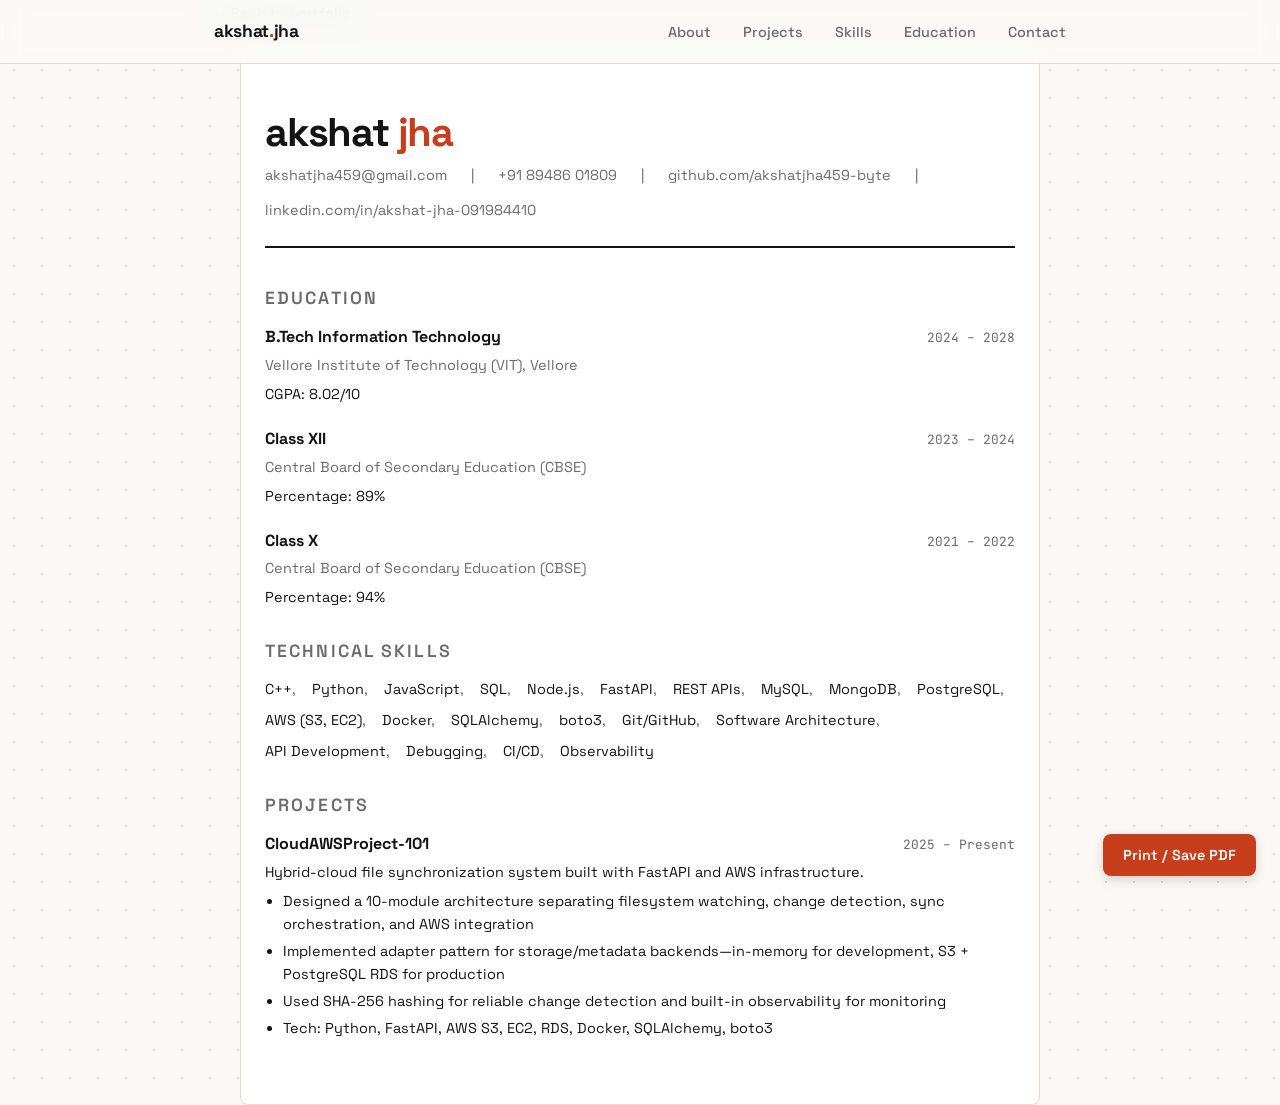
==== resume.html @ 9e9b3865 "Add portfolio website" ====
<!DOCTYPE html>
<html lang="en">
<head>
  <meta charset="UTF-8">
  <meta name="viewport" content="width=device-width, initial-scale=1.0">
  <title>Akshat Jha — Resume</title>
  <meta name="description" content="Resume of Akshat Jha — B.Tech IT undergraduate at VIT Vellore.">
  <link rel="stylesheet" href="css/style.css">
  <style>
    .resume-container {
      max-width: 800px;
      margin: 0 auto;
      padding: 60px 24px;
      background: white;
      border: 1px solid var(--border);
      border-radius: 8px;
    }
    .resume-header {
      margin-bottom: 40px;
      padding-bottom: 24px;
      border-bottom: 2px solid var(--text);
    }
    .resume-header h1 {
      font-size: 2.5rem;
      margin-bottom: 8px;
      letter-spacing: -0.03em;
    }
    .resume-header h1 span {
      color: var(--accent);
    }
    .resume-contact {
      display: flex;
      flex-wrap: wrap;
      gap: 12px 24px;
      font-size: 0.9rem;
      color: var(--text-muted);
      margin-top: 8px;
    }
    .resume-contact a {
      color: var(--text-muted);
      text-decoration: none;
    }
    .resume-contact a:hover {
      color: var(--accent);
    }
    .resume-section {
      margin-bottom: 32px;
    }
    .resume-section:last-child {
      margin-bottom: 0;
    }
    .resume-section h2 {
      font-size: 1.1rem;
      text-transform: uppercase;
      letter-spacing: 0.12em;
      color: var(--text-muted);
      margin-bottom: 16px;
      font-weight: 600;
    }
    .resume-item {
      margin-bottom: 20px;
    }
    .resume-item:last-child {
      margin-bottom: 0;
    }
    .resume-item-header {
      display: flex;
      justify-content: space-between;
      align-items: baseline;
      margin-bottom: 4px;
      flex-wrap: wrap;
      gap: 8px;
    }
    .resume-item-title {
      font-weight: 700;
      font-size: 1rem;
    }
    .resume-item-date {
      font-family: 'JetBrains Mono', monospace;
      font-size: 0.8rem;
      color: var(--text-muted);
    }
    .resume-item-subtitle {
      color: var(--text-muted);
      font-size: 0.9rem;
      margin-bottom: 6px;
    }
    .resume-item-desc {
      font-size: 0.9rem;
      line-height: 1.6;
    }
    .resume-item-desc ul {
      margin-top: 6px;
      padding-left: 18px;
    }
    .resume-item-desc li {
      margin-bottom: 4px;
    }
    .resume-skills-list {
      display: flex;
      flex-wrap: wrap;
      gap: 8px 16px;
    }
    .resume-skill-tag {
      font-size: 0.9rem;
    }
    .resume-skill-tag::after {
      content: ',';
      color: var(--text-muted);
    }
    .resume-skill-tag:last-child::after {
      content: '';
    }
    .print-btn {
      position: fixed;
      bottom: 24px;
      right: 24px;
      background: var(--accent);
      color: white;
      border: none;
      padding: 12px 20px;
      border-radius: 8px;
      font-family: inherit;
      font-weight: 600;
      font-size: 0.9rem;
      cursor: pointer;
      box-shadow: 0 4px 12px rgba(0,0,0,0.15);
      transition: background 0.2s ease;
      z-index: 50;
    }
    .print-btn:hover {
      background: var(--accent-hover);
    }
    .back-link {
      display: inline-flex;
      align-items: center;
      gap: 6px;
      margin-bottom: 24px;
      font-size: 0.9rem;
      color: var(--text-muted);
    }
    .back-link:hover {
      color: var(--accent);
    }
    @media print {
      body {
        background: white;
      }
      .nav, .print-btn, .back-link {
        display: none !important;
      }
      .resume-container {
        border: none;
        box-shadow: none;
        padding: 0;
        max-width: 100%;
      }
    }
    @media (max-width: 768px) {
      .resume-container {
        padding: 40px 20px;
      }
      .resume-header h1 {
        font-size: 2rem;
      }
    }
  </style>
</head>
<body>

  <nav class="nav">
    <div class="nav-inner">
      <a href="index.html" class="nav-logo">akshat<span>.</span>jha</a>
      <ul class="nav-links" id="navLinks">
        <li><a href="index.html#about" onclick="closeMenu()">About</a></li>
        <li><a href="index.html#projects" onclick="closeMenu()">Projects</a></li>
        <li><a href="index.html#skills" onclick="closeMenu()">Skills</a></li>
        <li><a href="index.html#education" onclick="closeMenu()">Education</a></li>
        <li><a href="index.html#contact" onclick="closeMenu()">Contact</a></li>
      </ul>
      <button class="menu-toggle" id="menuToggle" aria-label="Toggle menu">
        <svg viewBox="0 0 24 24" fill="none" stroke="currentColor" stroke-width="2" stroke-linecap="round">
          <line x1="3" y1="6" x2="21" y2="6"></line>
          <line x1="3" y1="12" x2="21" y2="12"></line>
          <line x1="3" y1="18" x2="21" y2="18"></line>
        </svg>
      </button>
    </div>
  </nav>

  <main>
    <div class="container">
      <a href="index.html" class="back-link">&larr; Back to portfolio</a>

      <div class="resume-container">
        <div class="resume-header">
          <h1>akshat <span>jha</span></h1>
          <div class="resume-contact">
            <a href="mailto:akshatjha459@gmail.com">akshatjha459@gmail.com</a>
            <span>|</span>
            <a href="tel:+918948601809">+91 89486 01809</a>
            <span>|</span>
            <a href="https://github.com/akshatjha459-byte" target="_blank" rel="noopener">github.com/akshatjha459-byte</a>
            <span>|</span>
            <a href="https://www.linkedin.com/in/akshat-jha-091984410/" target="_blank" rel="noopener">linkedin.com/in/akshat-jha-091984410</a>
          </div>
        </div>

        <div class="resume-section">
          <h2>Education</h2>
          <div class="resume-item">
            <div class="resume-item-header">
              <div class="resume-item-title">B.Tech Information Technology</div>
              <div class="resume-item-date">2024 – 2028</div>
            </div>
            <div class="resume-item-subtitle">Vellore Institute of Technology (VIT), Vellore</div>
            <div class="resume-item-desc">CGPA: 8.02/10</div>
          </div>
          <div class="resume-item">
            <div class="resume-item-header">
              <div class="resume-item-title">Class XII</div>
              <div class="resume-item-date">2023 – 2024</div>
            </div>
            <div class="resume-item-subtitle">Central Board of Secondary Education (CBSE)</div>
            <div class="resume-item-desc">Percentage: 89%</div>
          </div>
          <div class="resume-item">
            <div class="resume-item-header">
              <div class="resume-item-title">Class X</div>
              <div class="resume-item-date">2021 – 2022</div>
            </div>
            <div class="resume-item-subtitle">Central Board of Secondary Education (CBSE)</div>
            <div class="resume-item-desc">Percentage: 94%</div>
          </div>
        </div>

        <div class="resume-section">
          <h2>Technical Skills</h2>
          <div class="resume-skills-list">
            <span class="resume-skill-tag">C++</span>
            <span class="resume-skill-tag">Python</span>
            <span class="resume-skill-tag">JavaScript</span>
            <span class="resume-skill-tag">SQL</span>
            <span class="resume-skill-tag">Node.js</span>
            <span class="resume-skill-tag">FastAPI</span>
            <span class="resume-skill-tag">REST APIs</span>
            <span class="resume-skill-tag">MySQL</span>
            <span class="resume-skill-tag">MongoDB</span>
            <span class="resume-skill-tag">PostgreSQL</span>
            <span class="resume-skill-tag">AWS (S3, EC2)</span>
            <span class="resume-skill-tag">Docker</span>
            <span class="resume-skill-tag">SQLAlchemy</span>
            <span class="resume-skill-tag">boto3</span>
            <span class="resume-skill-tag">Git/GitHub</span>
            <span class="resume-skill-tag">Software Architecture</span>
            <span class="resume-skill-tag">API Development</span>
            <span class="resume-skill-tag">Debugging</span>
            <span class="resume-skill-tag">CI/CD</span>
            <span class="resume-skill-tag">Observability</span>
          </div>
        </div>

        <div class="resume-section">
          <h2>Projects</h2>
          <div class="resume-item">
            <div class="resume-item-header">
              <div class="resume-item-title">CloudAWSProject-101</div>
              <div class="resume-item-date">2025 – Present</div>
            </div>
            <div class="resume-item-desc">
              Hybrid-cloud file synchronization system built with FastAPI and AWS infrastructure.
              <ul>
                <li>Designed a 10-module architecture separating filesystem watching, change detection, sync orchestration, and AWS integration</li>
                <li>Implemented adapter pattern for storage/metadata backends—in-memory for development, S3 + PostgreSQL RDS for production</li>
                <li>Used SHA-256 hashing for reliable change detection and built-in observability for monitoring</li>
                <li>Tech: Python, FastAPI, AWS S3, EC2, RDS, Docker, SQLAlchemy, boto3</li>
              </ul>
            </div>
          </div>
        </div>
      </div>
    </div>
  </main>

  <button class="print-btn" onclick="window.print()">Print / Save PDF</button>

  <script src="js/main.js"></script>
</body>
</html>
---- css/style.css ----
@import url('https://fonts.googleapis.com/css2?family=Space+Grotesk:wght@300;400;500;600;700&family=JetBrains+Mono:wght@400;500;700&display=swap');

:root {
  --bg: #faf9f6;
  --bg-subtle: #f0ede6;
  --text: #141414;
  --text-muted: #6b6b6b;
  --accent: #c73e1d;
  --accent-hover: #a33318;
  --border: #e0dcd4;
  --code-bg: #f5f3ed;
  --max-width: 900px;
  --nav-height: 64px;
}

* {
  margin: 0;
  padding: 0;
  box-sizing: border-box;
}

html {
  scroll-behavior: smooth;
  -webkit-font-smoothing: antialiased;
  -moz-osx-font-smoothing: grayscale;
}

body {
  font-family: 'Space Grotesk', system-ui, -apple-system, sans-serif;
  background: var(--bg);
  color: var(--text);
  line-height: 1.6;
  font-size: 16px;
  background-image: radial-gradient(circle, var(--border) 0.8px, transparent 0.8px);
  background-size: 28px 28px;
}

a {
  color: var(--accent);
  text-decoration: none;
  transition: color 0.2s ease;
}

a:hover {
  color: var(--accent-hover);
}

.container {
  max-width: var(--max-width);
  margin: 0 auto;
  padding: 0 24px;
}

/* Navigation */
.nav {
  position: fixed;
  top: 0;
  left: 0;
  right: 0;
  height: var(--nav-height);
  background: rgba(250, 249, 246, 0.85);
  backdrop-filter: blur(12px);
  -webkit-backdrop-filter: blur(12px);
  border-bottom: 1px solid var(--border);
  z-index: 100;
}

.nav-inner {
  max-width: var(--max-width);
  margin: 0 auto;
  padding: 0 24px;
  height: 100%;
  display: flex;
  align-items: center;
  justify-content: space-between;
}

.nav-logo {
  font-weight: 700;
  font-size: 1.1rem;
  color: var(--text);
  letter-spacing: -0.02em;
}

.nav-logo span {
  color: var(--accent);
}

.nav-links {
  display: flex;
  gap: 32px;
  list-style: none;
}

.nav-links a {
  color: var(--text-muted);
  font-size: 0.9rem;
  font-weight: 500;
  transition: color 0.2s ease;
}

.nav-links a:hover {
  color: var(--text);
}

.menu-toggle {
  display: none;
  background: none;
  border: none;
  cursor: pointer;
  padding: 8px;
  color: var(--text);
}

.menu-toggle svg {
  width: 24px;
  height: 24px;
}

/* Sections */
section {
  padding: 100px 0;
  border-bottom: 1px solid var(--border);
}

section:last-of-type {
  border-bottom: none;
}

.section-label {
  font-family: 'JetBrains Mono', monospace;
  font-size: 0.75rem;
  text-transform: uppercase;
  letter-spacing: 0.15em;
  color: var(--text-muted);
  margin-bottom: 16px;
  display: block;
}

h1, h2, h3 {
  font-weight: 700;
  line-height: 1.15;
  letter-spacing: -0.03em;
}

h2 {
  font-size: 2rem;
  margin-bottom: 32px;
}

h3 {
  font-size: 1.25rem;
  margin-bottom: 12px;
}

/* Hero */
.hero {
  padding-top: calc(var(--nav-height) + 80px);
  padding-bottom: 120px;
  min-height: 90vh;
  display: flex;
  flex-direction: column;
  justify-content: center;
}

.hero-name {
  font-size: clamp(3.5rem, 10vw, 7rem);
  font-weight: 700;
  line-height: 0.95;
  letter-spacing: -0.04em;
  margin-bottom: 32px;
  color: var(--text);
}

.hero-name span {
  color: var(--accent);
}

.hero-terminal {
  font-family: 'JetBrains Mono', monospace;
  font-size: clamp(0.85rem, 2vw, 1rem);
  color: var(--text-muted);
  margin-bottom: 40px;
  line-height: 1.8;
}

.hero-terminal .prompt {
  color: var(--accent);
  margin-right: 8px;
}

.hero-links {
  display: flex;
  gap: 16px;
  flex-wrap: wrap;
}

.btn {
  display: inline-flex;
  align-items: center;
  gap: 8px;
  padding: 12px 24px;
  border-radius: 8px;
  font-weight: 600;
  font-size: 0.9rem;
  transition: all 0.2s ease;
  border: 1.5px solid transparent;
}

.btn-primary {
  background: var(--accent);
  color: white;
  border-color: var(--accent);
}

.btn-primary:hover {
  background: var(--accent-hover);
  color: white;
}

.btn-secondary {
  background: transparent;
  color: var(--text);
  border-color: var(--border);
}

.btn-secondary:hover {
  border-color: var(--text);
  color: var(--text);
}

/* About */
.about-text {
  font-size: 1.15rem;
  line-height: 1.7;
  color: var(--text);
  max-width: 680px;
}

.about-text p {
  margin-bottom: 16px;
}

.about-text p:last-child {
  margin-bottom: 0;
}

/* Projects */
.project-card {
  background: var(--bg-subtle);
  border: 1px solid var(--border);
  border-radius: 12px;
  padding: 32px;
  transition: transform 0.2s ease, box-shadow 0.2s ease;
}

.project-card:hover {
  transform: translateY(-2px);
  box-shadow: 0 8px 30px rgba(0, 0, 0, 0.06);
}

.project-header {
  display: flex;
  justify-content: space-between;
  align-items: flex-start;
  margin-bottom: 16px;
  flex-wrap: wrap;
  gap: 8px;
}

.project-title {
  font-size: 1.5rem;
  font-weight: 700;
  letter-spacing: -0.02em;
}

.project-link {
  font-family: 'JetBrains Mono', monospace;
  font-size: 0.85rem;
  color: var(--accent);
  word-break: break-all;
}

.project-link:hover {
  color: var(--accent-hover);
}

.project-description {
  font-size: 1rem;
  color: var(--text);
  margin-bottom: 20px;
  line-height: 1.65;
}

.project-details {
  margin-bottom: 20px;
}

.project-details h4 {
  font-size: 0.85rem;
  font-weight: 600;
  text-transform: uppercase;
  letter-spacing: 0.08em;
  color: var(--text-muted);
  margin-bottom: 8px;
  margin-top: 16px;
}

.project-details h4:first-child {
  margin-top: 0;
}

.project-details ul {
  list-style: none;
  padding: 0;
}

.project-details li {
  position: relative;
  padding-left: 16px;
  margin-bottom: 6px;
  font-size: 0.95rem;
  color: var(--text);
  line-height: 1.5;
}

.project-details li::before {
  content: '—';
  position: absolute;
  left: 0;
  color: var(--accent);
  font-weight: 700;
}

.tech-tags {
  display: flex;
  flex-wrap: wrap;
  gap: 8px;
  margin-top: 8px;
}

.tech-tag {
  font-family: 'JetBrains Mono', monospace;
  font-size: 0.75rem;
  padding: 4px 10px;
  background: var(--bg);
  border: 1px solid var(--border);
  border-radius: 4px;
  color: var(--text-muted);
}

/* Skills */
.skills-grid {
  display: grid;
  grid-template-columns: repeat(auto-fit, minmax(280px, 1fr));
  gap: 32px;
}

.skill-category h3 {
  font-size: 1rem;
  font-weight: 600;
  text-transform: uppercase;
  letter-spacing: 0.08em;
  color: var(--text-muted);
  margin-bottom: 12px;
}

.skill-list {
  display: flex;
  flex-wrap: wrap;
  gap: 10px;
}

.skill-item {
  font-size: 0.95rem;
  font-weight: 500;
  color: var(--text);
  padding: 6px 0;
  position: relative;
}

.skill-item::after {
  content: ',';
  color: var(--text-muted);
  margin-left: 2px;
}

.skill-item:last-child::after {
  content: '';
}

/* Education */
.edu-item {
  display: flex;
  gap: 24px;
  padding: 24px 0;
  border-bottom: 1px solid var(--border);
}

.edu-item:last-child {
  border-bottom: none;
}

.edu-year {
  font-family: 'JetBrains Mono', monospace;
  font-size: 0.85rem;
  color: var(--text-muted);
  min-width: 100px;
  padding-top: 2px;
}

.edu-details h3 {
  font-size: 1.1rem;
  margin-bottom: 4px;
}

.edu-details p {
  color: var(--text-muted);
  font-size: 0.95rem;
}

.edu-details .edu-grade {
  font-weight: 600;
  color: var(--text);
  margin-top: 4px;
}

/* Contact */
.contact-links {
  display: flex;
  flex-direction: column;
  gap: 16px;
}

.contact-link {
  display: inline-flex;
  align-items: center;
  gap: 12px;
  font-size: 1.05rem;
  color: var(--text);
  transition: color 0.2s ease;
  width: fit-content;
}

.contact-link:hover {
  color: var(--accent);
}

.contact-link svg {
  width: 20px;
  height: 20px;
  color: var(--text-muted);
}

/* Footer */
.footer {
  padding: 40px 0;
  text-align: center;
  color: var(--text-muted);
  font-size: 0.85rem;
}

/* Animations */
.fade-in {
  opacity: 0;
  transform: translateY(20px);
  transition: opacity 0.6s ease, transform 0.6s ease;
}

.fade-in.visible {
  opacity: 1;
  transform: translateY(0);
}

/* Responsive */
@media (max-width: 768px) {
  .nav-links {
    display: none;
    position: absolute;
    top: var(--nav-height);
    left: 0;
    right: 0;
    background: var(--bg);
    border-bottom: 1px solid var(--border);
    padding: 16px 24px;
    flex-direction: column;
    gap: 16px;
  }

  .nav-links.active {
    display: flex;
  }

  .menu-toggle {
    display: block;
  }

  .hero {
    padding-top: calc(var(--nav-height) + 40px);
    padding-bottom: 80px;
    min-height: auto;
  }

  section {
    padding: 64px 0;
  }

  .project-header {
    flex-direction: column;
  }

  .edu-item {
    flex-direction: column;
    gap: 8px;
  }

  .skills-grid {
    grid-template-columns: 1fr;
  }
}
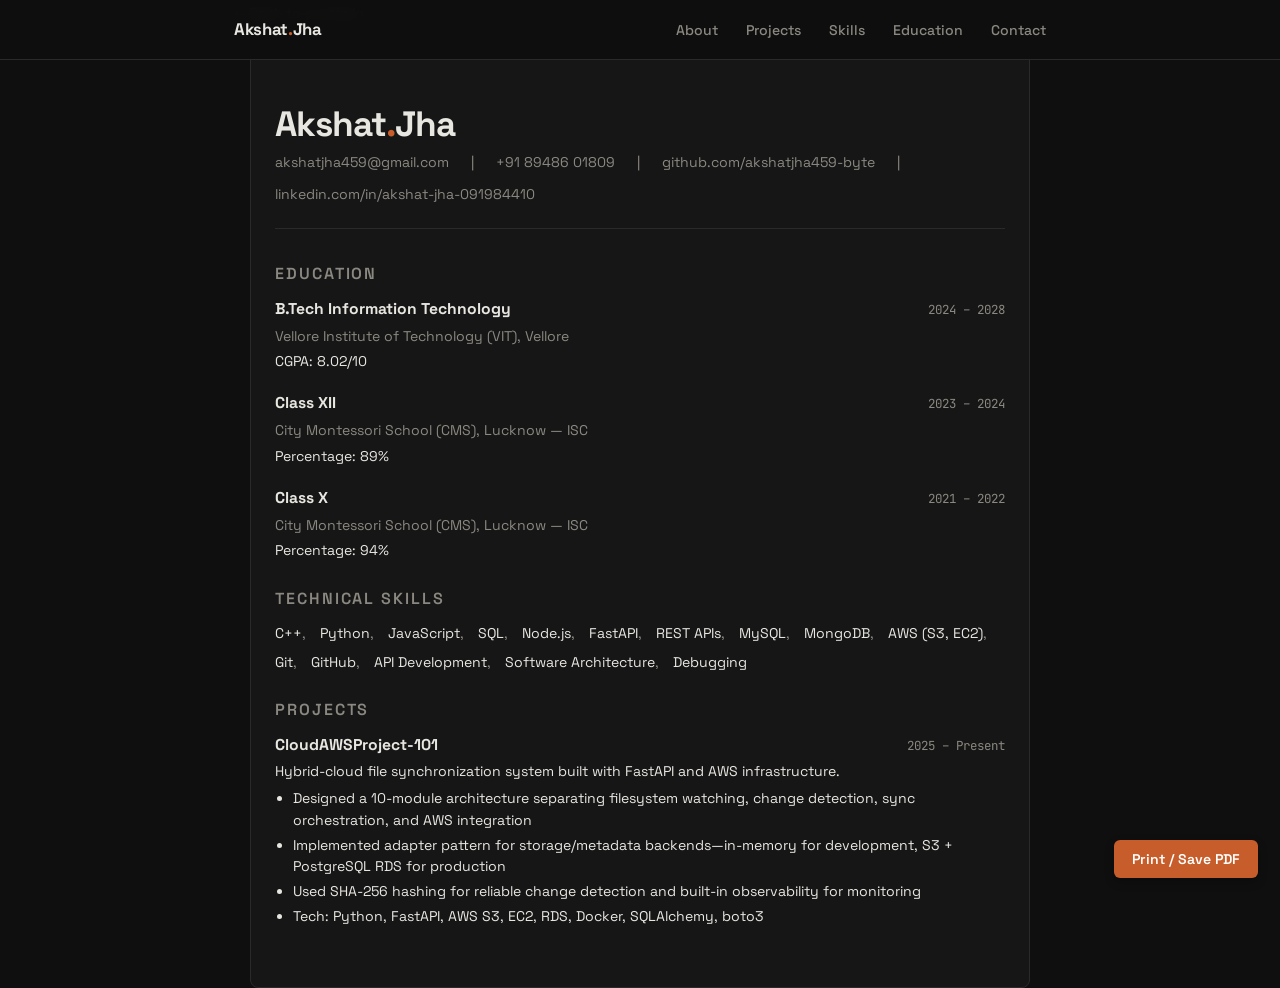
==== commit 268b1a38: "Refine portfolio to dark palette and fix content" ====
--- a/resume.html
+++ b/resume.html
@@ -3,25 +3,25 @@
 <head>
   <meta charset="UTF-8">
   <meta name="viewport" content="width=device-width, initial-scale=1.0">
-  <title>Akshat Jha — Resume</title>
-  <meta name="description" content="Resume of Akshat Jha — B.Tech IT undergraduate at VIT Vellore.">
+  <title>Akshat.Jha — Resume</title>
+  <meta name="description" content="Resume of Akshat.Jha — B.Tech IT undergraduate at VIT Vellore.">
   <link rel="stylesheet" href="css/style.css">
   <style>
     .resume-container {
-      max-width: 800px;
+      max-width: 780px;
       margin: 0 auto;
-      padding: 60px 24px;
-      background: white;
+      padding: 56px 24px;
+      background: var(--bg-elevated);
       border: 1px solid var(--border);
       border-radius: 8px;
     }
     .resume-header {
-      margin-bottom: 40px;
-      padding-bottom: 24px;
-      border-bottom: 2px solid var(--text);
+      margin-bottom: 36px;
+      padding-bottom: 22px;
+      border-bottom: 1px solid var(--border);
     }
     .resume-header h1 {
-      font-size: 2.5rem;
+      font-size: 2.2rem;
       margin-bottom: 8px;
       letter-spacing: -0.03em;
     }
@@ -31,8 +31,8 @@
     .resume-contact {
       display: flex;
       flex-wrap: wrap;
-      gap: 12px 24px;
-      font-size: 0.9rem;
+      gap: 10px 22px;
+      font-size: 0.88rem;
       color: var(--text-muted);
       margin-top: 8px;
     }
@@ -44,21 +44,21 @@
       color: var(--accent);
     }
     .resume-section {
-      margin-bottom: 32px;
+      margin-bottom: 28px;
     }
     .resume-section:last-child {
       margin-bottom: 0;
     }
     .resume-section h2 {
-      font-size: 1.1rem;
+      font-size: 1rem;
       text-transform: uppercase;
       letter-spacing: 0.12em;
       color: var(--text-muted);
-      margin-bottom: 16px;
+      margin-bottom: 14px;
       font-weight: 600;
     }
     .resume-item {
-      margin-bottom: 20px;
+      margin-bottom: 18px;
     }
     .resume-item:last-child {
       margin-bottom: 0;
@@ -67,42 +67,42 @@
       display: flex;
       justify-content: space-between;
       align-items: baseline;
-      margin-bottom: 4px;
+      margin-bottom: 3px;
       flex-wrap: wrap;
-      gap: 8px;
+      gap: 6px;
     }
     .resume-item-title {
       font-weight: 700;
-      font-size: 1rem;
+      font-size: 0.98rem;
     }
     .resume-item-date {
       font-family: 'JetBrains Mono', monospace;
-      font-size: 0.8rem;
+      font-size: 0.78rem;
       color: var(--text-muted);
     }
     .resume-item-subtitle {
       color: var(--text-muted);
-      font-size: 0.9rem;
-      margin-bottom: 6px;
+      font-size: 0.88rem;
+      margin-bottom: 4px;
     }
     .resume-item-desc {
-      font-size: 0.9rem;
-      line-height: 1.6;
+      font-size: 0.88rem;
+      line-height: 1.55;
     }
     .resume-item-desc ul {
-      margin-top: 6px;
+      margin-top: 5px;
       padding-left: 18px;
     }
     .resume-item-desc li {
-      margin-bottom: 4px;
+      margin-bottom: 3px;
     }
     .resume-skills-list {
       display: flex;
       flex-wrap: wrap;
-      gap: 8px 16px;
+      gap: 6px 14px;
     }
     .resume-skill-tag {
-      font-size: 0.9rem;
+      font-size: 0.88rem;
     }
     .resume-skill-tag::after {
       content: ',';
@@ -113,18 +113,18 @@
     }
     .print-btn {
       position: fixed;
-      bottom: 24px;
-      right: 24px;
+      bottom: 22px;
+      right: 22px;
       background: var(--accent);
       color: white;
       border: none;
-      padding: 12px 20px;
-      border-radius: 8px;
+      padding: 10px 18px;
+      border-radius: 6px;
       font-family: inherit;
       font-weight: 600;
-      font-size: 0.9rem;
+      font-size: 0.88rem;
       cursor: pointer;
-      box-shadow: 0 4px 12px rgba(0,0,0,0.15);
+      box-shadow: 0 4px 10px rgba(0,0,0,0.25);
       transition: background 0.2s ease;
       z-index: 50;
     }
@@ -135,8 +135,8 @@
       display: inline-flex;
       align-items: center;
       gap: 6px;
-      margin-bottom: 24px;
-      font-size: 0.9rem;
+      margin-bottom: 22px;
+      font-size: 0.88rem;
       color: var(--text-muted);
     }
     .back-link:hover {
@@ -144,7 +144,7 @@
     }
     @media print {
       body {
-        background: white;
+        background: #0f0f0f;
       }
       .nav, .print-btn, .back-link {
         display: none !important;
@@ -154,14 +154,15 @@
         box-shadow: none;
         padding: 0;
         max-width: 100%;
+        background: transparent;
       }
     }
     @media (max-width: 768px) {
       .resume-container {
-        padding: 40px 20px;
+        padding: 36px 18px;
       }
       .resume-header h1 {
-        font-size: 2rem;
+        font-size: 1.85rem;
       }
     }
   </style>
@@ -170,7 +171,7 @@
 
   <nav class="nav">
     <div class="nav-inner">
-      <a href="index.html" class="nav-logo">akshat<span>.</span>jha</a>
+      <a href="index.html" class="nav-logo">Akshat<span>.</span>Jha</a>
       <ul class="nav-links" id="navLinks">
         <li><a href="index.html#about" onclick="closeMenu()">About</a></li>
         <li><a href="index.html#projects" onclick="closeMenu()">Projects</a></li>
@@ -194,7 +195,7 @@
 
       <div class="resume-container">
         <div class="resume-header">
-          <h1>akshat <span>jha</span></h1>
+          <h1>Akshat<span>.</span>Jha</h1>
           <div class="resume-contact">
             <a href="mailto:akshatjha459@gmail.com">akshatjha459@gmail.com</a>
             <span>|</span>
@@ -221,7 +222,7 @@
               <div class="resume-item-title">Class XII</div>
               <div class="resume-item-date">2023 – 2024</div>
             </div>
-            <div class="resume-item-subtitle">Central Board of Secondary Education (CBSE)</div>
+            <div class="resume-item-subtitle">City Montessori School (CMS), Lucknow — ISC</div>
             <div class="resume-item-desc">Percentage: 89%</div>
           </div>
           <div class="resume-item">
@@ -229,7 +230,7 @@
               <div class="resume-item-title">Class X</div>
               <div class="resume-item-date">2021 – 2022</div>
             </div>
-            <div class="resume-item-subtitle">Central Board of Secondary Education (CBSE)</div>
+            <div class="resume-item-subtitle">City Montessori School (CMS), Lucknow — ISC</div>
             <div class="resume-item-desc">Percentage: 94%</div>
           </div>
         </div>
@@ -246,17 +247,12 @@
             <span class="resume-skill-tag">REST APIs</span>
             <span class="resume-skill-tag">MySQL</span>
             <span class="resume-skill-tag">MongoDB</span>
-            <span class="resume-skill-tag">PostgreSQL</span>
             <span class="resume-skill-tag">AWS (S3, EC2)</span>
-            <span class="resume-skill-tag">Docker</span>
-            <span class="resume-skill-tag">SQLAlchemy</span>
-            <span class="resume-skill-tag">boto3</span>
-            <span class="resume-skill-tag">Git/GitHub</span>
+            <span class="resume-skill-tag">Git</span>
+            <span class="resume-skill-tag">GitHub</span>
+            <span class="resume-skill-tag">API Development</span>
             <span class="resume-skill-tag">Software Architecture</span>
-            <span class="resume-skill-tag">API Development</span>
             <span class="resume-skill-tag">Debugging</span>
-            <span class="resume-skill-tag">CI/CD</span>
-            <span class="resume-skill-tag">Observability</span>
           </div>
         </div>
 
--- a/css/style.css
+++ b/css/style.css
@@ -1,16 +1,17 @@
 @import url('https://fonts.googleapis.com/css2?family=Space+Grotesk:wght@300;400;500;600;700&family=JetBrains+Mono:wght@400;500;700&display=swap');
 
 :root {
-  --bg: #faf9f6;
-  --bg-subtle: #f0ede6;
-  --text: #141414;
-  --text-muted: #6b6b6b;
-  --accent: #c73e1d;
-  --accent-hover: #a33318;
-  --border: #e0dcd4;
-  --code-bg: #f5f3ed;
-  --max-width: 900px;
-  --nav-height: 64px;
+  --bg: #0f0f0f;
+  --bg-elevated: #161616;
+  --bg-subtle: #1c1c1c;
+  --text: #e8e6e1;
+  --text-muted: #8a8880;
+  --accent: #c75d2a;
+  --accent-hover: #d97340;
+  --border: #2a2a2a;
+  --border-hover: #3a3a3a;
+  --max-width: 860px;
+  --nav-height: 60px;
 }
 
 * {
@@ -31,8 +32,6 @@
   color: var(--text);
   line-height: 1.6;
   font-size: 16px;
-  background-image: radial-gradient(circle, var(--border) 0.8px, transparent 0.8px);
-  background-size: 28px 28px;
 }
 
 a {
@@ -58,9 +57,9 @@
   left: 0;
   right: 0;
   height: var(--nav-height);
-  background: rgba(250, 249, 246, 0.85);
-  backdrop-filter: blur(12px);
-  -webkit-backdrop-filter: blur(12px);
+  background: rgba(15, 15, 15, 0.92);
+  backdrop-filter: blur(10px);
+  -webkit-backdrop-filter: blur(10px);
   border-bottom: 1px solid var(--border);
   z-index: 100;
 }
@@ -77,7 +76,7 @@
 
 .nav-logo {
   font-weight: 700;
-  font-size: 1.1rem;
+  font-size: 1.05rem;
   color: var(--text);
   letter-spacing: -0.02em;
 }
@@ -88,13 +87,13 @@
 
 .nav-links {
   display: flex;
-  gap: 32px;
+  gap: 28px;
   list-style: none;
 }
 
 .nav-links a {
   color: var(--text-muted);
-  font-size: 0.9rem;
+  font-size: 0.88rem;
   font-weight: 500;
   transition: color 0.2s ease;
 }
@@ -113,13 +112,13 @@
 }
 
 .menu-toggle svg {
-  width: 24px;
-  height: 24px;
+  width: 22px;
+  height: 22px;
 }
 
 /* Sections */
 section {
-  padding: 100px 0;
+  padding: 96px 0;
   border-bottom: 1px solid var(--border);
 }
 
@@ -129,46 +128,46 @@
 
 .section-label {
   font-family: 'JetBrains Mono', monospace;
-  font-size: 0.75rem;
+  font-size: 0.72rem;
   text-transform: uppercase;
-  letter-spacing: 0.15em;
-  color: var(--text-muted);
-  margin-bottom: 16px;
+  letter-spacing: 0.14em;
+  color: var(--text-muted);
+  margin-bottom: 14px;
   display: block;
 }
 
 h1, h2, h3 {
   font-weight: 700;
-  line-height: 1.15;
-  letter-spacing: -0.03em;
+  line-height: 1.12;
+  letter-spacing: -0.025em;
 }
 
 h2 {
-  font-size: 2rem;
-  margin-bottom: 32px;
+  font-size: 1.85rem;
+  margin-bottom: 28px;
 }
 
 h3 {
-  font-size: 1.25rem;
-  margin-bottom: 12px;
+  font-size: 1.2rem;
+  margin-bottom: 10px;
 }
 
 /* Hero */
 .hero {
   padding-top: calc(var(--nav-height) + 80px);
-  padding-bottom: 120px;
-  min-height: 90vh;
+  padding-bottom: 110px;
+  min-height: 88vh;
   display: flex;
   flex-direction: column;
   justify-content: center;
 }
 
 .hero-name {
-  font-size: clamp(3.5rem, 10vw, 7rem);
+  font-size: clamp(3.2rem, 9vw, 6.5rem);
   font-weight: 700;
-  line-height: 0.95;
+  line-height: 0.92;
   letter-spacing: -0.04em;
-  margin-bottom: 32px;
+  margin-bottom: 28px;
   color: var(--text);
 }
 
@@ -178,20 +177,21 @@
 
 .hero-terminal {
   font-family: 'JetBrains Mono', monospace;
-  font-size: clamp(0.85rem, 2vw, 1rem);
-  color: var(--text-muted);
-  margin-bottom: 40px;
-  line-height: 1.8;
+  font-size: clamp(0.82rem, 1.8vw, 0.95rem);
+  color: var(--text-muted);
+  margin-bottom: 36px;
+  line-height: 1.75;
 }
 
 .hero-terminal .prompt {
   color: var(--accent);
   margin-right: 8px;
+  user-select: none;
 }
 
 .hero-links {
   display: flex;
-  gap: 16px;
+  gap: 14px;
   flex-wrap: wrap;
 }
 
@@ -199,12 +199,12 @@
   display: inline-flex;
   align-items: center;
   gap: 8px;
-  padding: 12px 24px;
-  border-radius: 8px;
+  padding: 10px 20px;
+  border-radius: 6px;
   font-weight: 600;
-  font-size: 0.9rem;
+  font-size: 0.88rem;
   transition: all 0.2s ease;
-  border: 1.5px solid transparent;
+  border: 1px solid transparent;
 }
 
 .btn-primary {
@@ -225,20 +225,20 @@
 }
 
 .btn-secondary:hover {
-  border-color: var(--text);
+  border-color: var(--text-muted);
   color: var(--text);
 }
 
 /* About */
 .about-text {
-  font-size: 1.15rem;
+  font-size: 1.1rem;
   line-height: 1.7;
   color: var(--text);
-  max-width: 680px;
+  max-width: 660px;
 }
 
 .about-text p {
-  margin-bottom: 16px;
+  margin-bottom: 14px;
 }
 
 .about-text p:last-child {
@@ -247,36 +247,36 @@
 
 /* Projects */
 .project-card {
-  background: var(--bg-subtle);
+  background: var(--bg-elevated);
   border: 1px solid var(--border);
-  border-radius: 12px;
-  padding: 32px;
-  transition: transform 0.2s ease, box-shadow 0.2s ease;
+  border-radius: 10px;
+  padding: 28px;
+  transition: transform 0.2s ease, border-color 0.2s ease;
 }
 
 .project-card:hover {
   transform: translateY(-2px);
-  box-shadow: 0 8px 30px rgba(0, 0, 0, 0.06);
+  border-color: var(--border-hover);
 }
 
 .project-header {
   display: flex;
   justify-content: space-between;
   align-items: flex-start;
-  margin-bottom: 16px;
+  margin-bottom: 14px;
   flex-wrap: wrap;
   gap: 8px;
 }
 
 .project-title {
-  font-size: 1.5rem;
+  font-size: 1.35rem;
   font-weight: 700;
-  letter-spacing: -0.02em;
+  letter-spacing: -0.015em;
 }
 
 .project-link {
   font-family: 'JetBrains Mono', monospace;
-  font-size: 0.85rem;
+  font-size: 0.82rem;
   color: var(--accent);
   word-break: break-all;
 }
@@ -286,24 +286,24 @@
 }
 
 .project-description {
-  font-size: 1rem;
-  color: var(--text);
-  margin-bottom: 20px;
-  line-height: 1.65;
+  font-size: 0.98rem;
+  color: var(--text);
+  margin-bottom: 18px;
+  line-height: 1.6;
 }
 
 .project-details {
-  margin-bottom: 20px;
+  margin-bottom: 18px;
 }
 
 .project-details h4 {
-  font-size: 0.85rem;
+  font-size: 0.8rem;
   font-weight: 600;
   text-transform: uppercase;
   letter-spacing: 0.08em;
   color: var(--text-muted);
   margin-bottom: 8px;
-  margin-top: 16px;
+  margin-top: 14px;
 }
 
 .project-details h4:first-child {
@@ -317,9 +317,9 @@
 
 .project-details li {
   position: relative;
-  padding-left: 16px;
-  margin-bottom: 6px;
-  font-size: 0.95rem;
+  padding-left: 14px;
+  margin-bottom: 5px;
+  font-size: 0.92rem;
   color: var(--text);
   line-height: 1.5;
 }
@@ -336,13 +336,13 @@
   display: flex;
   flex-wrap: wrap;
   gap: 8px;
-  margin-top: 8px;
+  margin-top: 6px;
 }
 
 .tech-tag {
   font-family: 'JetBrains Mono', monospace;
-  font-size: 0.75rem;
-  padding: 4px 10px;
+  font-size: 0.72rem;
+  padding: 3px 9px;
   background: var(--bg);
   border: 1px solid var(--border);
   border-radius: 4px;
@@ -352,31 +352,30 @@
 /* Skills */
 .skills-grid {
   display: grid;
-  grid-template-columns: repeat(auto-fit, minmax(280px, 1fr));
-  gap: 32px;
+  grid-template-columns: repeat(auto-fit, minmax(260px, 1fr));
+  gap: 28px;
 }
 
 .skill-category h3 {
-  font-size: 1rem;
+  font-size: 0.92rem;
   font-weight: 600;
   text-transform: uppercase;
   letter-spacing: 0.08em;
   color: var(--text-muted);
-  margin-bottom: 12px;
+  margin-bottom: 10px;
 }
 
 .skill-list {
   display: flex;
   flex-wrap: wrap;
-  gap: 10px;
+  gap: 8px;
 }
 
 .skill-item {
-  font-size: 0.95rem;
+  font-size: 0.92rem;
   font-weight: 500;
   color: var(--text);
-  padding: 6px 0;
-  position: relative;
+  padding: 4px 0;
 }
 
 .skill-item::after {
@@ -392,8 +391,8 @@
 /* Education */
 .edu-item {
   display: flex;
-  gap: 24px;
-  padding: 24px 0;
+  gap: 22px;
+  padding: 22px 0;
   border-bottom: 1px solid var(--border);
 }
 
@@ -403,40 +402,46 @@
 
 .edu-year {
   font-family: 'JetBrains Mono', monospace;
-  font-size: 0.85rem;
-  color: var(--text-muted);
-  min-width: 100px;
+  font-size: 0.82rem;
+  color: var(--text-muted);
+  min-width: 88px;
   padding-top: 2px;
 }
 
 .edu-details h3 {
-  font-size: 1.1rem;
-  margin-bottom: 4px;
+  font-size: 1.05rem;
+  margin-bottom: 3px;
 }
 
 .edu-details p {
   color: var(--text-muted);
-  font-size: 0.95rem;
+  font-size: 0.92rem;
 }
 
 .edu-details .edu-grade {
   font-weight: 600;
   color: var(--text);
-  margin-top: 4px;
+  margin-top: 3px;
+}
+
+.edu-board {
+  font-size: 0.85rem;
+  color: var(--text-muted);
+  margin-top: 2px;
 }
 
 /* Contact */
 .contact-links {
   display: flex;
   flex-direction: column;
-  gap: 16px;
+  gap: 14px;
 }
 
 .contact-link {
   display: inline-flex;
   align-items: center;
-  gap: 12px;
-  font-size: 1.05rem;
+  gap: 10px;
+  font-size: 1rem;
   color: var(--text);
   transition: color 0.2s ease;
   width: fit-content;
@@ -447,24 +452,24 @@
 }
 
 .contact-link svg {
-  width: 20px;
-  height: 20px;
+  width: 18px;
+  height: 18px;
   color: var(--text-muted);
 }
 
 /* Footer */
 .footer {
-  padding: 40px 0;
+  padding: 36px 0;
   text-align: center;
   color: var(--text-muted);
-  font-size: 0.85rem;
+  font-size: 0.82rem;
 }
 
 /* Animations */
 .fade-in {
   opacity: 0;
-  transform: translateY(20px);
-  transition: opacity 0.6s ease, transform 0.6s ease;
+  transform: translateY(16px);
+  transition: opacity 0.5s ease, transform 0.5s ease;
 }
 
 .fade-in.visible {
@@ -480,11 +485,11 @@
     top: var(--nav-height);
     left: 0;
     right: 0;
-    background: var(--bg);
+    background: rgba(15, 15, 15, 0.96);
     border-bottom: 1px solid var(--border);
-    padding: 16px 24px;
+    padding: 14px 24px;
     flex-direction: column;
-    gap: 16px;
+    gap: 14px;
   }
 
   .nav-links.active {
@@ -496,13 +501,13 @@
   }
 
   .hero {
-    padding-top: calc(var(--nav-height) + 40px);
-    padding-bottom: 80px;
+    padding-top: calc(var(--nav-height) + 36px);
+    padding-bottom: 72px;
     min-height: auto;
   }
 
   section {
-    padding: 64px 0;
+    padding: 60px 0;
   }
 
   .project-header {
@@ -511,7 +516,7 @@
 
   .edu-item {
     flex-direction: column;
-    gap: 8px;
+    gap: 6px;
   }
 
   .skills-grid {
